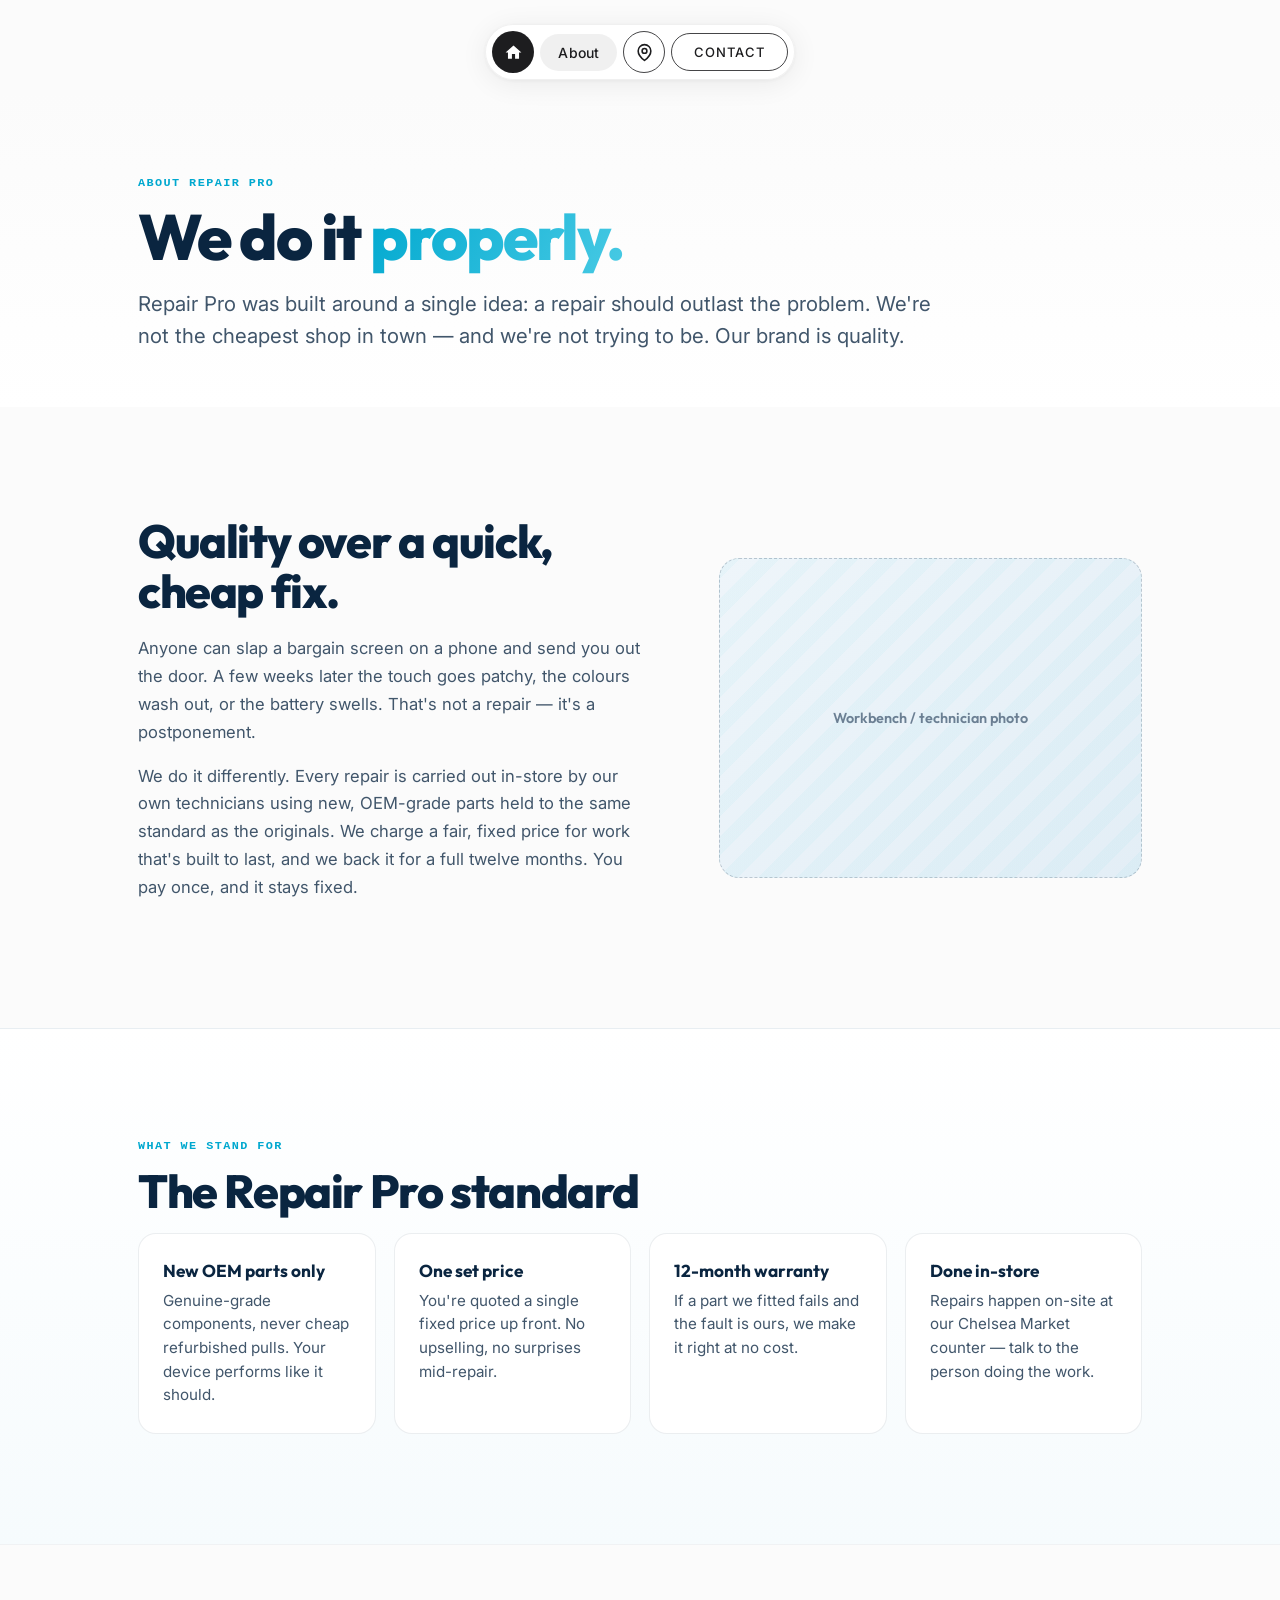
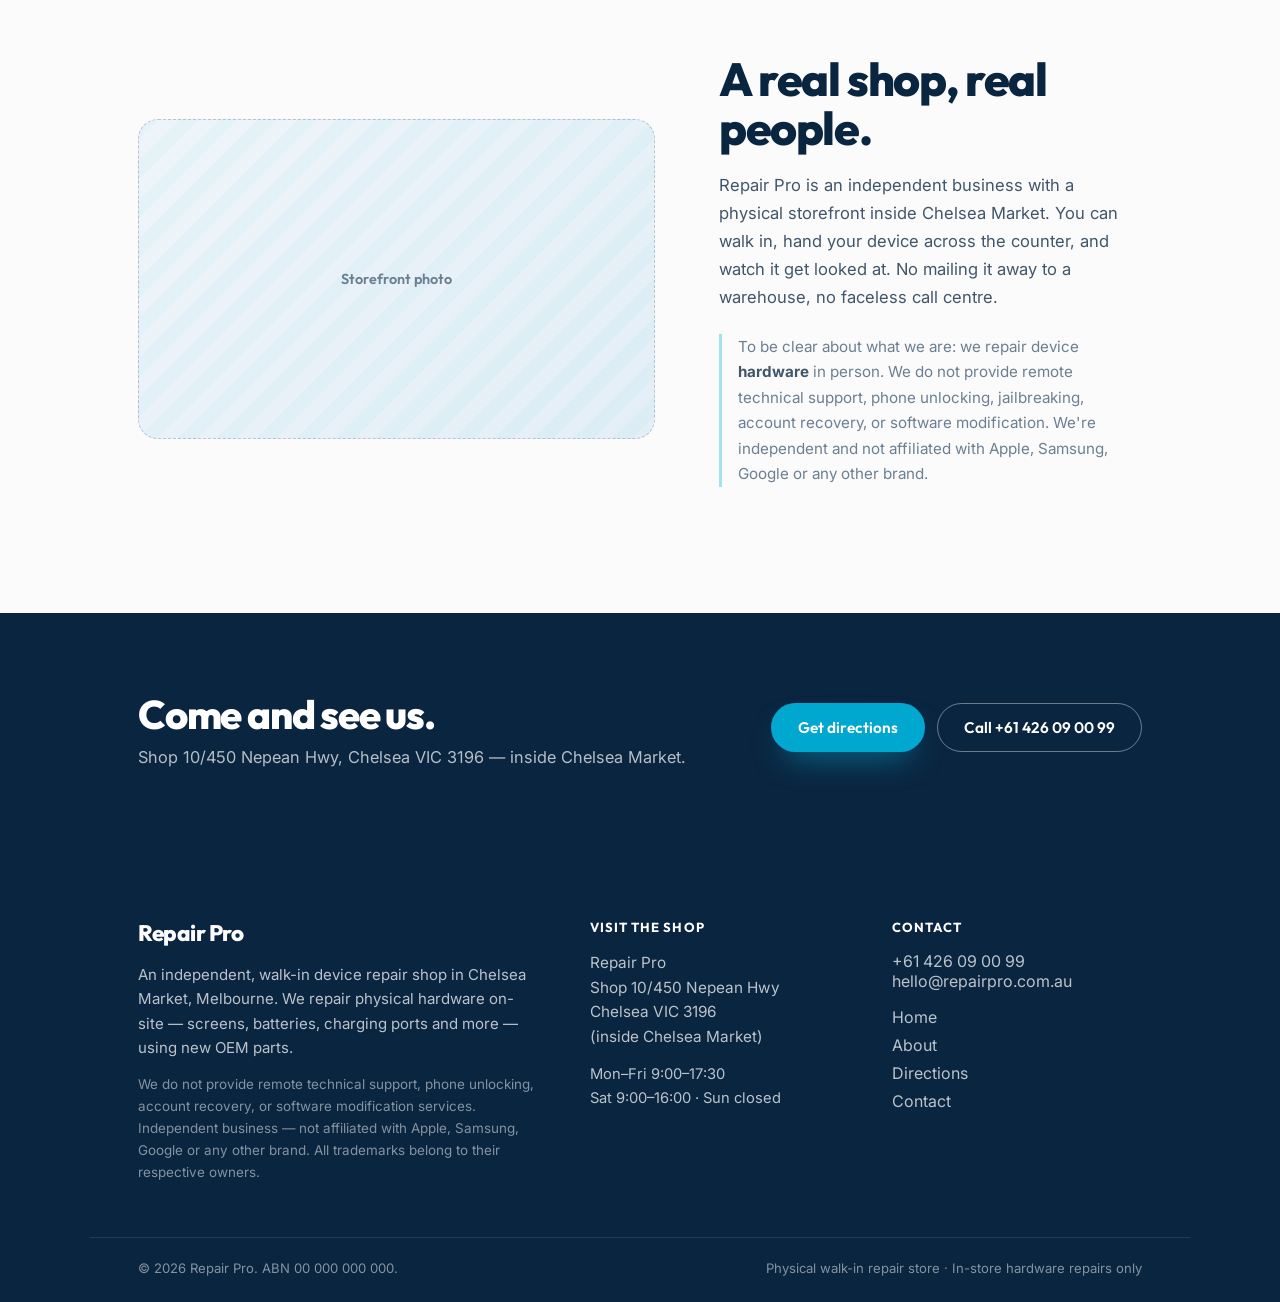
==== about.html @ 39a420a3 "feat: build out full site (home, about, directions, contact) Multi-page site engineered to pass Goog" ====
<!DOCTYPE html>
<html lang="en">
<head>
    <meta charset="UTF-8">
    <meta name="viewport" content="width=device-width, initial-scale=1.0">
    <title>About — Repair Pro | Quality device repairs in Chelsea</title>
    <meta name="description" content="Repair Pro is an independent, in-store device repair shop in Chelsea Market. Our focus is quality, lasting repairs using new OEM parts — backed by a 12-month warranty. We are not a remote tech support service.">
    <link rel="preconnect" href="https://fonts.googleapis.com">
    <link rel="preconnect" href="https://fonts.gstatic.com" crossorigin>
    <link rel="stylesheet" href="https://fonts.googleapis.com/css2?family=Outfit:wght@400;500;600;700;800&family=Inter:wght@400;500;600&display=swap">
    <link rel="stylesheet" href="styles.css">
</head>
<body class="inner">
    <header class="page-top">
        <nav class="navbar">
            <div class="nav-pill">
                <a class="nav-icon" href="index.html" aria-label="Home">
                    <svg xmlns="http://www.w3.org/2000/svg" viewBox="0 0 24 24" aria-hidden="true">
                        <path d="M10 20v-6h4v6h5v-8h3L12 3 2 12h3v8z"/>
                    </svg>
                </a>
                <a class="nav-text" href="about.html" aria-current="page">About</a>
                <a class="nav-icon nav-icon--outline" href="directions.html" aria-label="Directions">
                    <svg xmlns="http://www.w3.org/2000/svg" viewBox="0 0 24 24" fill="none" stroke="#1d1d1f" stroke-width="2" stroke-linecap="round" stroke-linejoin="round" aria-hidden="true">
                        <path d="M20 10c0 6-8 12-8 12s-8-6-8-12a8 8 0 0 1 16 0z"/>
                        <circle cx="12" cy="10" r="3"/>
                    </svg>
                </a>
                <a class="nav-contact" href="contact.html">CONTACT</a>
            </div>
        </nav>
    </header>

    <section class="page-head">
        <div class="wrap">
            <span class="eyebrow">About Repair Pro</span>
            <h1 class="page-title">We do it <span class="accent">properly.</span></h1>
            <p class="page-sub">Repair Pro was built around a single idea: a repair should outlast the problem. We're not the cheapest shop in town — and we're not trying to be. Our brand is quality.</p>
        </div>
    </section>

    <section class="section">
        <div class="wrap about-split">
            <div class="about-copy">
                <h2 class="section-h">Quality over a quick, cheap fix.</h2>
                <p>Anyone can slap a bargain screen on a phone and send you out the door. A few weeks later the touch goes patchy, the colours wash out, or the battery swells. That's not a repair — it's a postponement.</p>
                <p>We do it differently. Every repair is carried out in-store by our own technicians using new, OEM-grade parts held to the same standard as the originals. We charge a fair, fixed price for work that's built to last, and we back it for a full twelve months. You pay once, and it stays fixed.</p>
            </div>
            <div class="ph ph--tall" aria-hidden="true">Workbench / technician photo</div>
        </div>
    </section>

    <section class="section section--paper">
        <div class="wrap">
            <span class="eyebrow">What we stand for</span>
            <h2 class="section-h">The Repair Pro standard</h2>
            <div class="value-grid">
                <div class="value-card">
                    <h3>New OEM parts only</h3>
                    <p>Genuine-grade components, never cheap refurbished pulls. Your device performs like it should.</p>
                </div>
                <div class="value-card">
                    <h3>One set price</h3>
                    <p>You're quoted a single fixed price up front. No upselling, no surprises mid-repair.</p>
                </div>
                <div class="value-card">
                    <h3>12-month warranty</h3>
                    <p>If a part we fitted fails and the fault is ours, we make it right at no cost.</p>
                </div>
                <div class="value-card">
                    <h3>Done in-store</h3>
                    <p>Repairs happen on-site at our Chelsea Market counter — talk to the person doing the work.</p>
                </div>
            </div>
        </div>
    </section>

    <section class="section">
        <div class="wrap about-split about-split--reverse">
            <div class="about-copy">
                <h2 class="section-h">A real shop, real people.</h2>
                <p>Repair Pro is an independent business with a physical storefront inside Chelsea Market. You can walk in, hand your device across the counter, and watch it get looked at. No mailing it away to a warehouse, no faceless call centre.</p>
                <p class="about-disclaimer">To be clear about what we are: we repair device <strong>hardware</strong> in person. We do not provide remote technical support, phone unlocking, jailbreaking, account recovery, or software modification. We're independent and not affiliated with Apple, Samsung, Google or any other brand.</p>
            </div>
            <div class="ph ph--tall" aria-hidden="true">Storefront photo</div>
        </div>
    </section>

    <section class="cta">
        <div class="wrap cta-inner">
            <div class="cta-copy">
                <h2>Come and see us.</h2>
                <p>Shop 10/450 Nepean Hwy, Chelsea VIC 3196 — inside Chelsea Market.</p>
            </div>
            <div class="cta-actions">
                <a class="btn btn--primary" href="directions.html">Get directions</a>
                <a class="btn btn--ghost" href="tel:+61426090099">Call +61 426 09 00 99</a>
            </div>
        </div>
    </section>

    <footer class="site-footer">
        <div class="wrap footer-inner">
            <div class="footer-brand">
                <span class="footer-logo">Repair Pro</span>
                <p>An independent, walk-in device repair shop in Chelsea Market, Melbourne. We repair physical hardware on-site — screens, batteries, charging ports and more — using new OEM parts.</p>
                <p class="footer-disclaimer">We do not provide remote technical support, phone unlocking, account recovery, or software modification services. Independent business — not affiliated with Apple, Samsung, Google or any other brand. All trademarks belong to their respective owners.</p>
            </div>
            <div class="footer-col">
                <h4>Visit the shop</h4>
                <address>
                    Repair Pro<br>
                    Shop 10/450 Nepean Hwy<br>
                    Chelsea VIC 3196<br>
                    (inside Chelsea Market)
                </address>
                <p class="footer-hours">Mon–Fri&nbsp;9:00–17:30<br>Sat&nbsp;9:00–16:00 · Sun closed</p>
            </div>
            <div class="footer-col">
                <h4>Contact</h4>
                <p>
                    <a href="tel:+61426090099">+61 426 09 00 99</a><br>
                    <a href="mailto:hello@repairpro.com.au">hello@repairpro.com.au</a>
                </p>
                <nav class="footer-links">
                    <a href="index.html">Home</a>
                    <a href="about.html">About</a>
                    <a href="directions.html">Directions</a>
                    <a href="contact.html">Contact</a>
                </nav>
            </div>
        </div>
        <div class="wrap footer-base">
            <span>© 2026 Repair Pro. ABN&nbsp;00&nbsp;000&nbsp;000&nbsp;000.</span>
            <span>Physical walk-in repair store · In-store hardware repairs only</span>
        </div>
    </footer>
</body>
</html>
---- styles.css ----
:root {
  /* Palette borrowed from completedigital.org */
  --theme: #48cae4;
  --theme-deep: #00a8cf;
  --theme-soft: #ade8f4;
  --navy: #0a2540;
  --navy-soft: #41566b;
  --ink-faint: #6b7f93;
  --paper: #f6fbfd;
}

*, *::before, *::after {
  box-sizing: border-box;
  margin: 0;
  padding: 0;
}

html {
  scroll-behavior: smooth;
}

body {
  font-family: "Inter", -apple-system, BlinkMacSystemFont, "SF Pro Display", "Helvetica Neue", Arial, sans-serif;
  -webkit-font-smoothing: antialiased;
  -moz-osx-font-smoothing: grayscale;
  background: #fbfbfb;
  color: #1d1d1f;
}

/* ===================== HERO ===================== */
/* Sizes to its content (no forced 100svh) so there is no letterbox gap
   above or below the image. The image is capped by the available height
   so it stays "as big as fits lengthwise" without overflowing the fold. */
.hero {
  display: flex;
  flex-direction: column;
  align-items: center;
  background: #fbfbfb;
  padding: 18px 16px 6px;
}

.navbar {
  width: 100%;
  display: flex;
  justify-content: center;
  margin-bottom: 10px;
  position: relative;
  z-index: 10;
  flex-shrink: 0;
}

.nav-pill {
  display: inline-flex;
  align-items: center;
  gap: 6px;
  background: rgba(255, 255, 255, 0.9);
  backdrop-filter: blur(28px) saturate(180%);
  -webkit-backdrop-filter: blur(28px) saturate(180%);
  border-radius: 100px;
  padding: 6px;
  box-shadow:
    0 4px 28px rgba(0, 0, 0, 0.07),
    0 1px 4px rgba(0, 0, 0, 0.05),
    inset 0 1px 0 rgba(255, 255, 255, 0.95);
  border: 1px solid rgba(0, 0, 0, 0.06);
}

.nav-icon {
  width: 42px;
  height: 42px;
  border-radius: 50%;
  background: #1d1d1f;
  border: none;
  cursor: pointer;
  display: flex;
  align-items: center;
  justify-content: center;
  flex-shrink: 0;
  transition: opacity 0.18s ease, transform 0.14s ease;
}

.nav-icon:hover { opacity: 0.82; }
.nav-icon:active { transform: scale(0.93); opacity: 0.7; }

.nav-icon svg {
  width: 19px;
  height: 19px;
  fill: #ffffff;
}

.nav-icon--outline {
  background: transparent;
  border: 1.5px solid rgba(29, 29, 31, 0.82);
}
.nav-icon--outline:hover { background: rgba(0, 0, 0, 0.05); opacity: 1; }
.nav-icon--outline svg { fill: none; }

.nav-text {
  padding: 10px 18px;
  border-radius: 100px;
  border: none;
  background: transparent;
  font-family: inherit;
  font-size: 14px;
  font-weight: 500;
  letter-spacing: 0.01em;
  color: #1d1d1f;
  cursor: pointer;
  transition: background 0.2s ease;
}
.nav-text:hover { background: rgba(0, 0, 0, 0.05); }
.nav-text:active { background: rgba(0, 0, 0, 0.09); }

.nav-contact {
  padding: 10px 22px;
  border-radius: 100px;
  border: 1.5px solid rgba(29, 29, 31, 0.82);
  background: transparent;
  font-family: inherit;
  font-size: 13px;
  font-weight: 500;
  letter-spacing: 0.07em;
  color: #1d1d1f;
  cursor: pointer;
  transition: background 0.22s ease, color 0.22s ease, border-color 0.22s ease;
}
.nav-contact:hover { background: #1d1d1f; color: #ffffff; border-color: #1d1d1f; }
.nav-contact:active { opacity: 0.82; }

.hero-image-wrap {
  width: 100%;
  display: flex;
  justify-content: center;
  /* Width is capped two ways: never wider than 94vw, and never so wide
     that its height (width / aspect-ratio) exceeds the space left under
     the nav. 1.5268 = 1168/765, the image's aspect ratio. */
  max-width: min(94vw, calc((100svh - 108px) * 1.5268));
  margin: 0 auto;
}

.hero-image {
  width: 100%;
  height: auto;
  display: block;
  /* The grey backdrop is knocked out at source via Cloudinary's
     e_make_transparent, so the image already sits on true transparency.
     The only hard edge left is the wrist where it's clipped by the left
     frame, so we feather just that edge to fade it into the page. */
  -webkit-mask-image: linear-gradient(to right, transparent 0, #000 8%, #000 100%);
  mask-image: linear-gradient(to right, transparent 0, #000 8%, #000 100%);
}

/* ============= PINNED HORIZONTAL SCROLL ============= */
.scroller {
  position: relative;
}

/* Tall spacer — its scroll length is converted into sideways travel by JS.
   Height is set in script.js: 100vh + tileWidth * (panels - 1). */
.scroller-track {
  position: relative;
}

.scroller-pin {
  position: sticky;
  top: 0;
  height: 100svh;
  overflow: hidden;
}

.scroller-rail {
  display: flex;
  height: 100svh;
  will-change: transform;
}

.panel {
  flex: 0 0 100vw;
  height: 100svh;
  display: flex;
  align-items: center;
  justify-content: center;
  padding: 96px clamp(24px, 8vw, 100px) 64px;
  background: linear-gradient(180deg, #ffffff 0%, var(--paper) 100%);
}

.panel-inner {
  max-width: 1100px;
  width: 100%;
  display: flex;
  align-items: center;
  gap: clamp(32px, 6vw, 80px);
}

.panel-copy { flex: 1; min-width: 0; }

.panel-num {
  display: block;
  font-family: ui-monospace, "SF Mono", "Cascadia Code", Menlo, Consolas, monospace;
  font-size: 0.77rem;
  font-weight: 600;
  letter-spacing: 0.1em;
  color: var(--theme-deep);
  margin-bottom: 14px;
  text-transform: uppercase;
}

.panel-h {
  font-family: "Outfit", sans-serif;
  font-weight: 800;
  font-size: clamp(2rem, 5.5vw, 3.5rem);
  line-height: 1.04;
  letter-spacing: -0.03em;
  color: var(--navy);
  margin-bottom: 12px;
}

.accent {
  position: relative;
  color: var(--theme-deep);
  background: linear-gradient(120deg, var(--theme-deep), var(--theme));
  -webkit-background-clip: text;
  background-clip: text;
  -webkit-text-fill-color: transparent;
}

.panel-sub {
  font-size: clamp(1rem, 1.5vw, 1.15rem);
  font-weight: 600;
  color: var(--navy-soft);
  margin-bottom: 18px;
  max-width: 32em;
}

.panel-p {
  font-size: clamp(1rem, 1.35vw, 1.08rem);
  line-height: 1.65;
  color: var(--navy-soft);
  max-width: 32em;
}

.panel-btn {
  margin-top: 26px;
  display: inline-flex;
  align-items: center;
  gap: 9px;
  text-decoration: none;
  padding: 13px 24px;
  border-radius: 100px;
  border: none;
  background: var(--navy);
  color: #ffffff;
  font-family: "Outfit", sans-serif;
  font-size: 0.95rem;
  font-weight: 600;
  cursor: pointer;
  box-shadow: 0 14px 30px -12px rgba(10, 37, 64, 0.5);
  transition: transform 0.2s ease, background 0.2s ease, box-shadow 0.2s ease;
}
.panel-btn svg { width: 17px; height: 17px; }
.panel-btn:hover {
  transform: translateY(-2px);
  background: var(--theme-deep);
  box-shadow: 0 18px 34px -12px rgba(0, 168, 207, 0.6);
}
.panel-btn:active { transform: translateY(0); }

.panel-diagram {
  flex: 0 0 clamp(150px, 28%, 250px);
  color: var(--navy);
  opacity: 0.72;
}
.panel-diagram svg { width: 100%; height: auto; display: block; }

.scroller-dots {
  position: absolute;
  bottom: 26px;
  left: 50%;
  transform: translateX(-50%);
  display: flex;
  gap: 8px;
  z-index: 10;
  pointer-events: none;
}
.scroller-dot {
  width: 6px;
  height: 6px;
  border-radius: 50%;
  background: rgba(10, 37, 64, 0.15);
  transition: background 0.3s, transform 0.3s;
}
.scroller-dot.active {
  background: var(--theme-deep);
  transform: scale(1.5);
}

/* ===================== RESPONSIVE ===================== */
@media (min-width: 768px) {
  .hero { padding: 24px 24px 8px; }
  .navbar { margin-bottom: 12px; }
}

/* Full-bleed image on mobile (soft feathered edges keep it from touching). */
@media (max-width: 767px) {
  .hero { padding: 16px 0 4px; }
  .navbar { padding: 0 16px; }
  .hero-image-wrap { max-width: 100%; }
}

@media (max-width: 900px) {
  /* Keep the pinned sideways scroll on mobile; stack copy above the diagram.
     Top-align the content (rather than centering it in the tall panel) so the
     first panel flows right under the short hero instead of leaving a big
     empty band above "Set price". */
  .panel {
    align-items: flex-start;
    padding: 72px 24px 56px;
  }
  .panel-inner {
    flex-direction: column;
    align-items: flex-start;
    justify-content: flex-start;
    gap: 18px;
    max-width: 100%;
  }
  .panel-diagram {
    flex: 0 0 auto;
    width: min(150px, 40vw);
    align-self: center;
  }
}

@media (max-width: 560px) {
  .panel-h { font-size: clamp(1.7rem, 8vw, 2.3rem); }
  .panel-p { font-size: 0.98rem; line-height: 1.58; }
  .panel-diagram { width: min(132px, 36vw); }
}

@media (prefers-reduced-motion: reduce) {
  html { scroll-behavior: auto; }
}

/* =====================================================================
   SHARED COMPONENTS  (nav links, sections, footer, pages)
   ===================================================================== */

/* Nav items are now links — keep them looking like the old buttons. */
a.nav-icon, a.nav-text, a.nav-contact { text-decoration: none; }
a.nav-text { display: inline-flex; align-items: center; }

/* Active page indicator */
.nav-text[aria-current="page"] { background: rgba(0, 0, 0, 0.06); }
.nav-contact[aria-current="page"] { background: #1d1d1f; color: #fff; border-color: #1d1d1f; }
.nav-icon[aria-current="page"] { box-shadow: 0 0 0 3px rgba(72, 202, 228, 0.45); }
.nav-icon--outline[aria-current="page"] { background: rgba(72, 202, 228, 0.14); border-color: var(--theme-deep); }

/* Layout wrapper */
.wrap {
  width: 100%;
  max-width: 1100px;
  margin: 0 auto;
  padding: 0 clamp(20px, 5vw, 48px);
}

/* Generic content section */
.section {
  padding: clamp(56px, 9vw, 110px) 0;
  background: #fbfbfb;
}
.section--paper {
  background: linear-gradient(180deg, #ffffff 0%, var(--paper) 100%);
  border-top: 1px solid rgba(10, 37, 64, 0.06);
  border-bottom: 1px solid rgba(10, 37, 64, 0.06);
}
.section--tight { padding: clamp(28px, 5vw, 56px) 0; }

.eyebrow {
  display: block;
  font-family: ui-monospace, "SF Mono", Menlo, Consolas, monospace;
  font-size: 0.74rem;
  font-weight: 600;
  letter-spacing: 0.12em;
  text-transform: uppercase;
  color: var(--theme-deep);
  margin-bottom: 14px;
}

.section-h {
  font-family: "Outfit", sans-serif;
  font-weight: 800;
  font-size: clamp(1.8rem, 4.4vw, 2.9rem);
  line-height: 1.07;
  letter-spacing: -0.03em;
  color: var(--navy);
  margin-bottom: 16px;
}

.section-lead {
  font-size: clamp(1rem, 1.5vw, 1.15rem);
  line-height: 1.6;
  color: var(--navy-soft);
  max-width: 46em;
  margin-bottom: 40px;
}

.section-note {
  margin-top: 36px;
  font-size: 0.92rem;
  line-height: 1.6;
  color: var(--ink-faint);
  max-width: 52em;
}
.section-note strong { color: var(--navy-soft); }

/* ---------- Device grid (home) ---------- */
.device-grid {
  display: grid;
  grid-template-columns: repeat(auto-fit, minmax(220px, 1fr));
  gap: 18px;
}
.device-card {
  background: #fff;
  border: 1px solid rgba(10, 37, 64, 0.08);
  border-radius: 20px;
  padding: 26px 24px;
  box-shadow: 0 10px 30px -18px rgba(10, 37, 64, 0.28);
  transition: transform 0.2s ease, box-shadow 0.2s ease;
}
.device-card:hover {
  transform: translateY(-4px);
  box-shadow: 0 22px 44px -22px rgba(10, 37, 64, 0.38);
}
.device-icon {
  width: 46px;
  height: 46px;
  border-radius: 13px;
  display: flex;
  align-items: center;
  justify-content: center;
  background: rgba(72, 202, 228, 0.12);
  color: var(--theme-deep);
  margin-bottom: 16px;
}
.device-icon svg { width: 24px; height: 24px; }
.device-card h3 {
  font-family: "Outfit", sans-serif;
  font-size: 1.1rem;
  font-weight: 700;
  color: var(--navy);
  margin-bottom: 7px;
}
.device-card p {
  font-size: 0.94rem;
  line-height: 1.55;
  color: var(--navy-soft);
}

/* ---------- Steps (how it works) ---------- */
.steps {
  list-style: none;
  display: grid;
  grid-template-columns: repeat(auto-fit, minmax(230px, 1fr));
  gap: 22px;
  counter-reset: step;
}
.step {
  position: relative;
  padding-top: 8px;
}
.step-num {
  display: flex;
  align-items: center;
  justify-content: center;
  width: 42px;
  height: 42px;
  border-radius: 50%;
  background: var(--navy);
  color: #fff;
  font-family: "Outfit", sans-serif;
  font-weight: 700;
  font-size: 1.05rem;
  margin-bottom: 16px;
}
.step h3 {
  font-family: "Outfit", sans-serif;
  font-size: 1.12rem;
  font-weight: 700;
  color: var(--navy);
  margin-bottom: 7px;
}
.step p {
  font-size: 0.96rem;
  line-height: 1.58;
  color: var(--navy-soft);
}

/* ---------- CTA band ---------- */
.cta {
  background: var(--navy);
  padding: clamp(44px, 7vw, 76px) 0;
}
.cta-inner {
  display: flex;
  align-items: center;
  justify-content: space-between;
  gap: 28px;
  flex-wrap: wrap;
}
.cta-copy h2 {
  font-family: "Outfit", sans-serif;
  font-weight: 800;
  font-size: clamp(1.7rem, 3.6vw, 2.5rem);
  letter-spacing: -0.03em;
  color: #fff;
  margin-bottom: 8px;
}
.cta-copy p { color: rgba(255, 255, 255, 0.7); font-size: 1.02rem; }
.cta-actions { display: flex; gap: 12px; flex-wrap: wrap; }

/* ---------- Buttons ---------- */
.btn {
  display: inline-flex;
  align-items: center;
  justify-content: center;
  gap: 9px;
  padding: 14px 26px;
  border-radius: 100px;
  font-family: "Outfit", sans-serif;
  font-size: 0.96rem;
  font-weight: 600;
  text-decoration: none;
  cursor: pointer;
  border: 1.5px solid transparent;
  transition: transform 0.2s ease, background 0.2s ease, color 0.2s ease, border-color 0.2s ease, box-shadow 0.2s ease;
}
.btn--primary {
  background: var(--theme-deep);
  color: #fff;
  box-shadow: 0 16px 32px -14px rgba(0, 168, 207, 0.7);
}
.btn--primary:hover { transform: translateY(-2px); background: #0bb8dd; }
.btn--ghost {
  background: transparent;
  color: #fff;
  border-color: rgba(255, 255, 255, 0.4);
}
.btn--ghost:hover { border-color: #fff; background: rgba(255, 255, 255, 0.08); }
.btn--block { width: 100%; }

/* On light backgrounds the ghost button needs dark ink */
.section .btn--ghost, .page-head .btn--ghost, .map-card .btn--ghost {
  color: var(--navy);
  border-color: rgba(10, 37, 64, 0.25);
}
.section .btn--ghost:hover, .page-head .btn--ghost:hover, .map-card .btn--ghost:hover {
  border-color: var(--navy);
  background: rgba(10, 37, 64, 0.04);
}

/* ---------- Image placeholders (for the user to fill) ---------- */
.ph {
  display: flex;
  align-items: center;
  justify-content: center;
  text-align: center;
  background:
    repeating-linear-gradient(135deg, rgba(72,202,228,0.05) 0 14px, transparent 14px 28px),
    linear-gradient(135deg, #eef5fa, #e3eef6);
  border: 1.5px dashed rgba(10, 37, 64, 0.22);
  border-radius: 20px;
  color: var(--ink-faint);
  font-family: "Outfit", sans-serif;
  font-size: 0.9rem;
  font-weight: 600;
  padding: 24px;
  min-height: 200px;
}
.ph--tall { min-height: 320px; }

/* =====================================================================
   INNER PAGES
   ===================================================================== */
.inner { background: #fbfbfb; }

.page-top {
  padding: 18px 16px 0;
  background: #fbfbfb;
}
@media (min-width: 768px) {
  .page-top { padding: 24px 24px 0; }
}

.page-head {
  padding: clamp(40px, 7vw, 84px) 0 clamp(34px, 5vw, 56px);
  background: linear-gradient(180deg, #fbfbfb 0%, #ffffff 100%);
}
.page-head--center { text-align: center; }
.page-head--center .page-sub { margin-left: auto; margin-right: auto; }

.page-title {
  font-family: "Outfit", sans-serif;
  font-weight: 800;
  font-size: clamp(2.3rem, 7vw, 4rem);
  line-height: 1.03;
  letter-spacing: -0.035em;
  color: var(--navy);
  margin-bottom: 18px;
}
.page-sub {
  font-size: clamp(1.05rem, 1.7vw, 1.28rem);
  line-height: 1.55;
  color: var(--navy-soft);
  max-width: 40em;
}

.contact-quick {
  display: flex;
  gap: 12px;
  flex-wrap: wrap;
  justify-content: center;
  margin-top: 32px;
}

/* ---------- About ---------- */
.about-split {
  display: grid;
  grid-template-columns: 1.1fr 0.9fr;
  gap: clamp(32px, 5vw, 64px);
  align-items: center;
}
.about-split--reverse .about-copy { order: 2; }
.about-copy p {
  font-size: 1.04rem;
  line-height: 1.68;
  color: var(--navy-soft);
  margin-bottom: 16px;
  max-width: 36em;
}
.about-copy .section-h { margin-bottom: 18px; }
.about-disclaimer {
  font-size: 0.95rem !important;
  color: var(--ink-faint) !important;
  border-left: 3px solid rgba(72, 202, 228, 0.5);
  padding-left: 16px;
  margin-top: 22px;
}
.about-disclaimer strong { color: var(--navy-soft); }

.value-grid {
  display: grid;
  grid-template-columns: repeat(auto-fit, minmax(230px, 1fr));
  gap: 18px;
}
.value-card {
  background: #fff;
  border: 1px solid rgba(10, 37, 64, 0.08);
  border-radius: 18px;
  padding: 26px 24px;
}
.value-card h3 {
  font-family: "Outfit", sans-serif;
  font-size: 1.08rem;
  font-weight: 700;
  color: var(--navy);
  margin-bottom: 8px;
}
.value-card p { font-size: 0.95rem; line-height: 1.55; color: var(--navy-soft); }

/* ---------- Directions: map ---------- */
.map-layout {
  display: grid;
  grid-template-columns: 1.55fr 1fr;
  gap: 24px;
  align-items: stretch;
}
.map-frame {
  border-radius: 22px;
  overflow: hidden;
  min-height: 420px;
  box-shadow: 0 24px 50px -26px rgba(10, 37, 64, 0.4);
  border: 1px solid rgba(10, 37, 64, 0.08);
}
.map-frame iframe { width: 100%; height: 100%; min-height: 420px; border: 0; display: block; }

.map-card {
  background: #fff;
  border: 1px solid rgba(10, 37, 64, 0.08);
  border-radius: 22px;
  padding: 30px 28px;
  box-shadow: 0 24px 50px -30px rgba(10, 37, 64, 0.35);
}
.map-card h2 {
  font-family: "Outfit", sans-serif;
  font-weight: 800;
  font-size: 1.5rem;
  color: var(--navy);
  margin-bottom: 10px;
}
.map-card address {
  font-style: normal;
  font-size: 1.02rem;
  line-height: 1.55;
  color: var(--navy-soft);
  margin-bottom: 22px;
}
.map-card .muted { color: var(--ink-faint); font-size: 0.92rem; }
.map-meta { margin-bottom: 20px; }
.map-meta h3 {
  font-family: "Outfit", sans-serif;
  font-size: 0.95rem;
  font-weight: 700;
  color: var(--navy);
  margin-bottom: 10px;
}
.map-meta p { line-height: 1.55; }
.hours { list-style: none; }
.hours li {
  display: flex;
  justify-content: space-between;
  font-size: 0.96rem;
  color: var(--navy-soft);
  padding: 5px 0;
  border-bottom: 1px solid rgba(10, 37, 64, 0.06);
}
.hours li:last-child { border-bottom: none; }
.map-card .btn { margin-top: 10px; }

/* ---------- Directions: nearby ---------- */
.nearby-grid {
  display: grid;
  grid-template-columns: repeat(auto-fit, minmax(200px, 1fr));
  gap: 18px;
}
.nearby-card {
  background: #fff;
  border: 1px solid rgba(10, 37, 64, 0.08);
  border-radius: 18px;
  padding: 24px 22px;
  text-align: left;
}
.nearby-icon {
  width: 48px;
  height: 48px;
  border-radius: 14px;
  display: flex;
  align-items: center;
  justify-content: center;
  background: rgba(72, 202, 228, 0.12);
  color: var(--theme-deep);
  margin-bottom: 15px;
}
.nearby-icon svg { width: 26px; height: 26px; }
.nearby-card h3 {
  font-family: "Outfit", sans-serif;
  font-size: 1.05rem;
  font-weight: 700;
  color: var(--navy);
  margin-bottom: 2px;
}
.nearby-time {
  display: inline-block;
  font-size: 0.8rem;
  font-weight: 600;
  color: var(--theme-deep);
  background: rgba(72, 202, 228, 0.12);
  padding: 3px 10px;
  border-radius: 100px;
  margin-bottom: 10px;
}
.nearby-card p { font-size: 0.92rem; line-height: 1.5; color: var(--navy-soft); }

/* =====================================================================
   FOOTER
   ===================================================================== */
.site-footer {
  background: var(--navy);
  color: rgba(255, 255, 255, 0.72);
}
.footer-inner {
  display: grid;
  grid-template-columns: 1.6fr 1fr 1fr;
  gap: clamp(28px, 4vw, 56px);
  padding-top: clamp(48px, 7vw, 76px);
  padding-bottom: 40px;
}
.footer-logo {
  display: block;
  font-family: "Outfit", sans-serif;
  font-weight: 800;
  font-size: 1.4rem;
  letter-spacing: -0.02em;
  color: #fff;
  margin-bottom: 16px;
}
.footer-brand p {
  font-size: 0.94rem;
  line-height: 1.62;
  margin-bottom: 14px;
  max-width: 42em;
}
.footer-disclaimer {
  font-size: 0.84rem !important;
  color: rgba(255, 255, 255, 0.5) !important;
}
.footer-col h4 {
  font-family: "Outfit", sans-serif;
  font-size: 0.82rem;
  font-weight: 700;
  letter-spacing: 0.08em;
  text-transform: uppercase;
  color: #fff;
  margin-bottom: 16px;
}
.footer-col address {
  font-style: normal;
  font-size: 0.96rem;
  line-height: 1.6;
  margin-bottom: 14px;
}
.footer-hours { font-size: 0.92rem; line-height: 1.6; }
.footer-col a { color: rgba(255, 255, 255, 0.72); text-decoration: none; transition: color 0.18s ease; }
.footer-col a:hover { color: var(--theme); }
.footer-links { display: flex; flex-direction: column; gap: 8px; margin-top: 16px; }
.footer-base {
  display: flex;
  justify-content: space-between;
  gap: 12px;
  flex-wrap: wrap;
  padding-top: 22px;
  padding-bottom: 26px;
  border-top: 1px solid rgba(255, 255, 255, 0.1);
  font-size: 0.82rem;
  color: rgba(255, 255, 255, 0.5);
}

/* =====================================================================
   RESPONSIVE  (shared/pages)
   ===================================================================== */
@media (max-width: 860px) {
  .about-split { grid-template-columns: 1fr; }
  .about-split--reverse .about-copy { order: 0; }
  .map-layout { grid-template-columns: 1fr; }
  .footer-inner { grid-template-columns: 1fr 1fr; }
  .footer-brand { grid-column: 1 / -1; }
}

@media (max-width: 560px) {
  .cta-inner { flex-direction: column; align-items: flex-start; }
  .footer-inner { grid-template-columns: 1fr; }
  .footer-base { flex-direction: column; gap: 6px; }
  .contact-quick { justify-content: flex-start; }
}
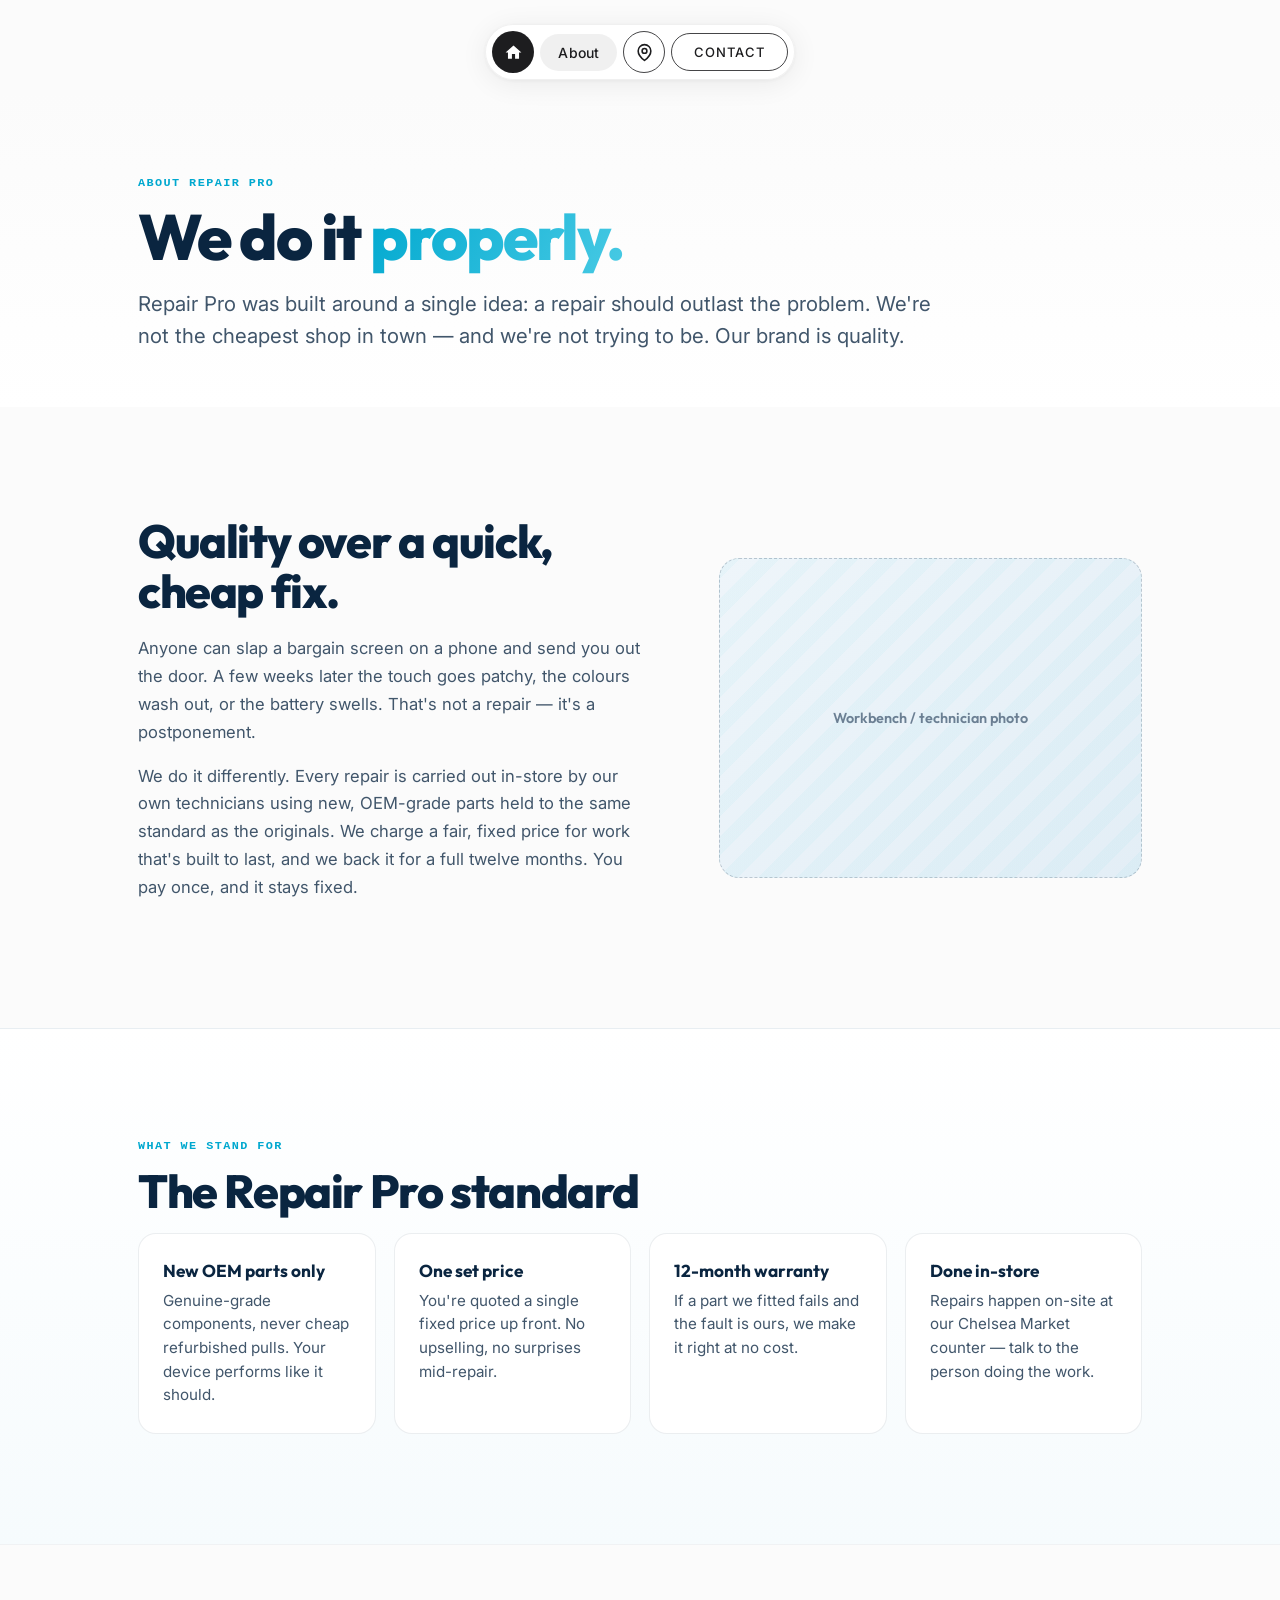
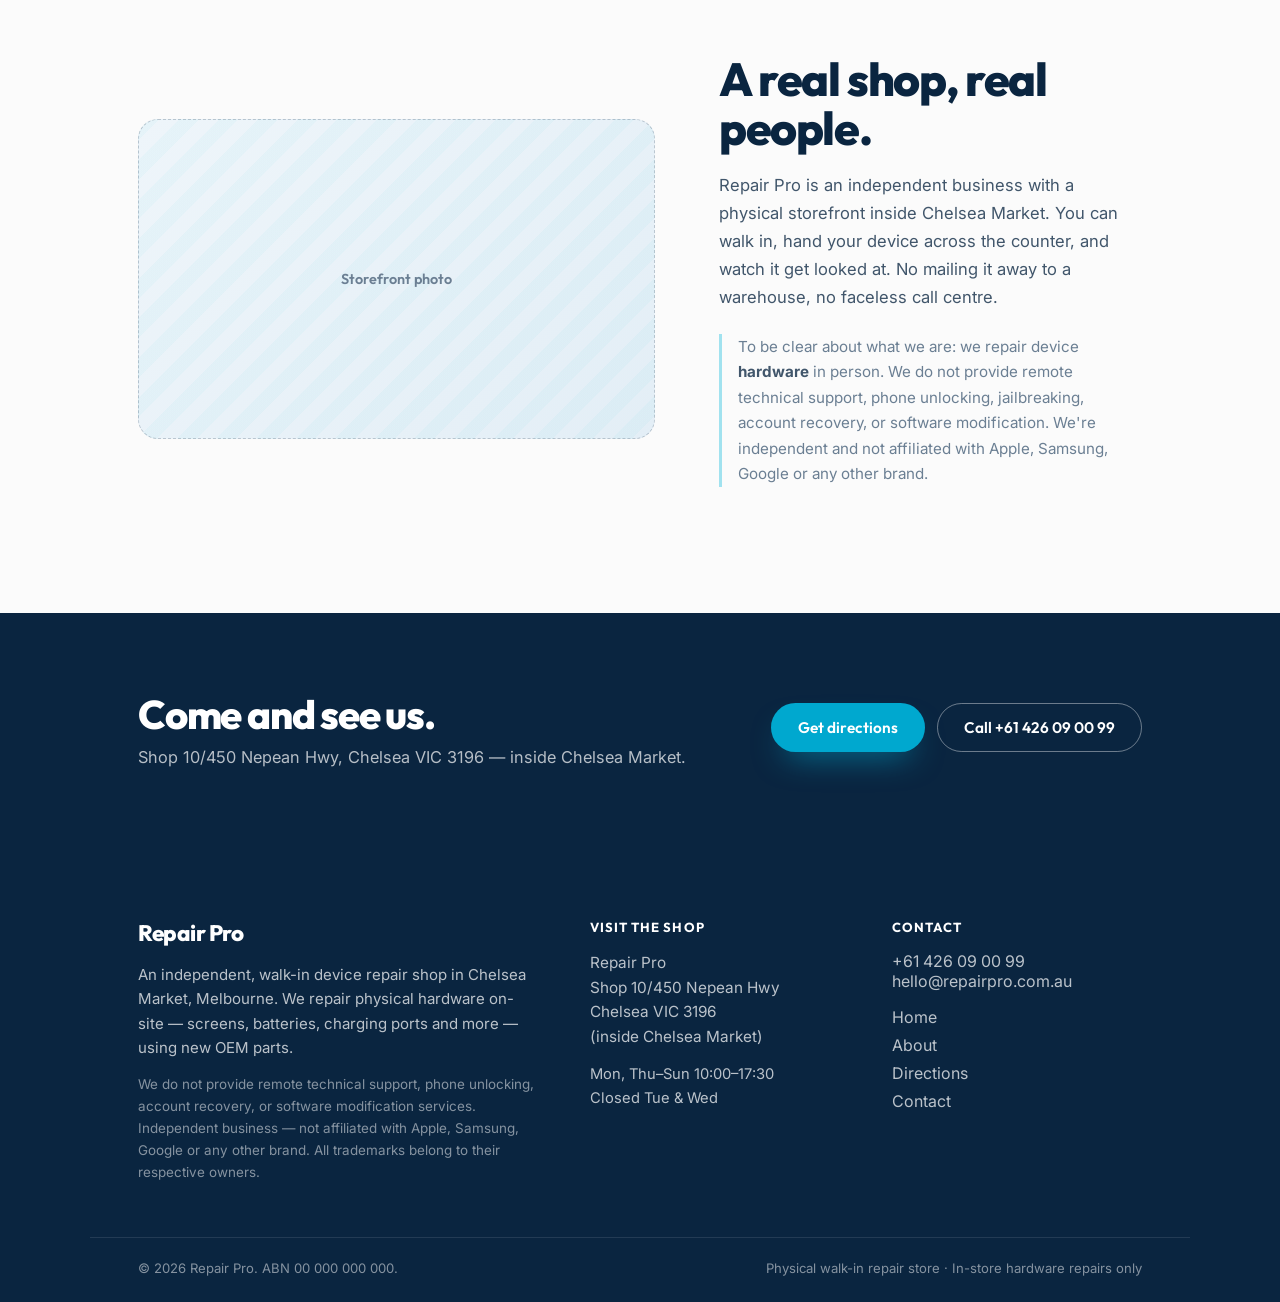
==== commit 11bb89e7: "fix: real opening hours — 10:00–17:30 daily, closed Tue & Wed Co-Authored-By: Claude Opus 4.8 <norep" ====
--- a/about.html
+++ b/about.html
@@ -114,7 +114,7 @@
                     Chelsea VIC 3196<br>
                     (inside Chelsea Market)
                 </address>
-                <p class="footer-hours">Mon–Fri&nbsp;9:00–17:30<br>Sat&nbsp;9:00–16:00 · Sun closed</p>
+                <p class="footer-hours">Mon, Thu–Sun&nbsp;10:00–17:30<br>Closed Tue &amp; Wed</p>
             </div>
             <div class="footer-col">
                 <h4>Contact</h4>
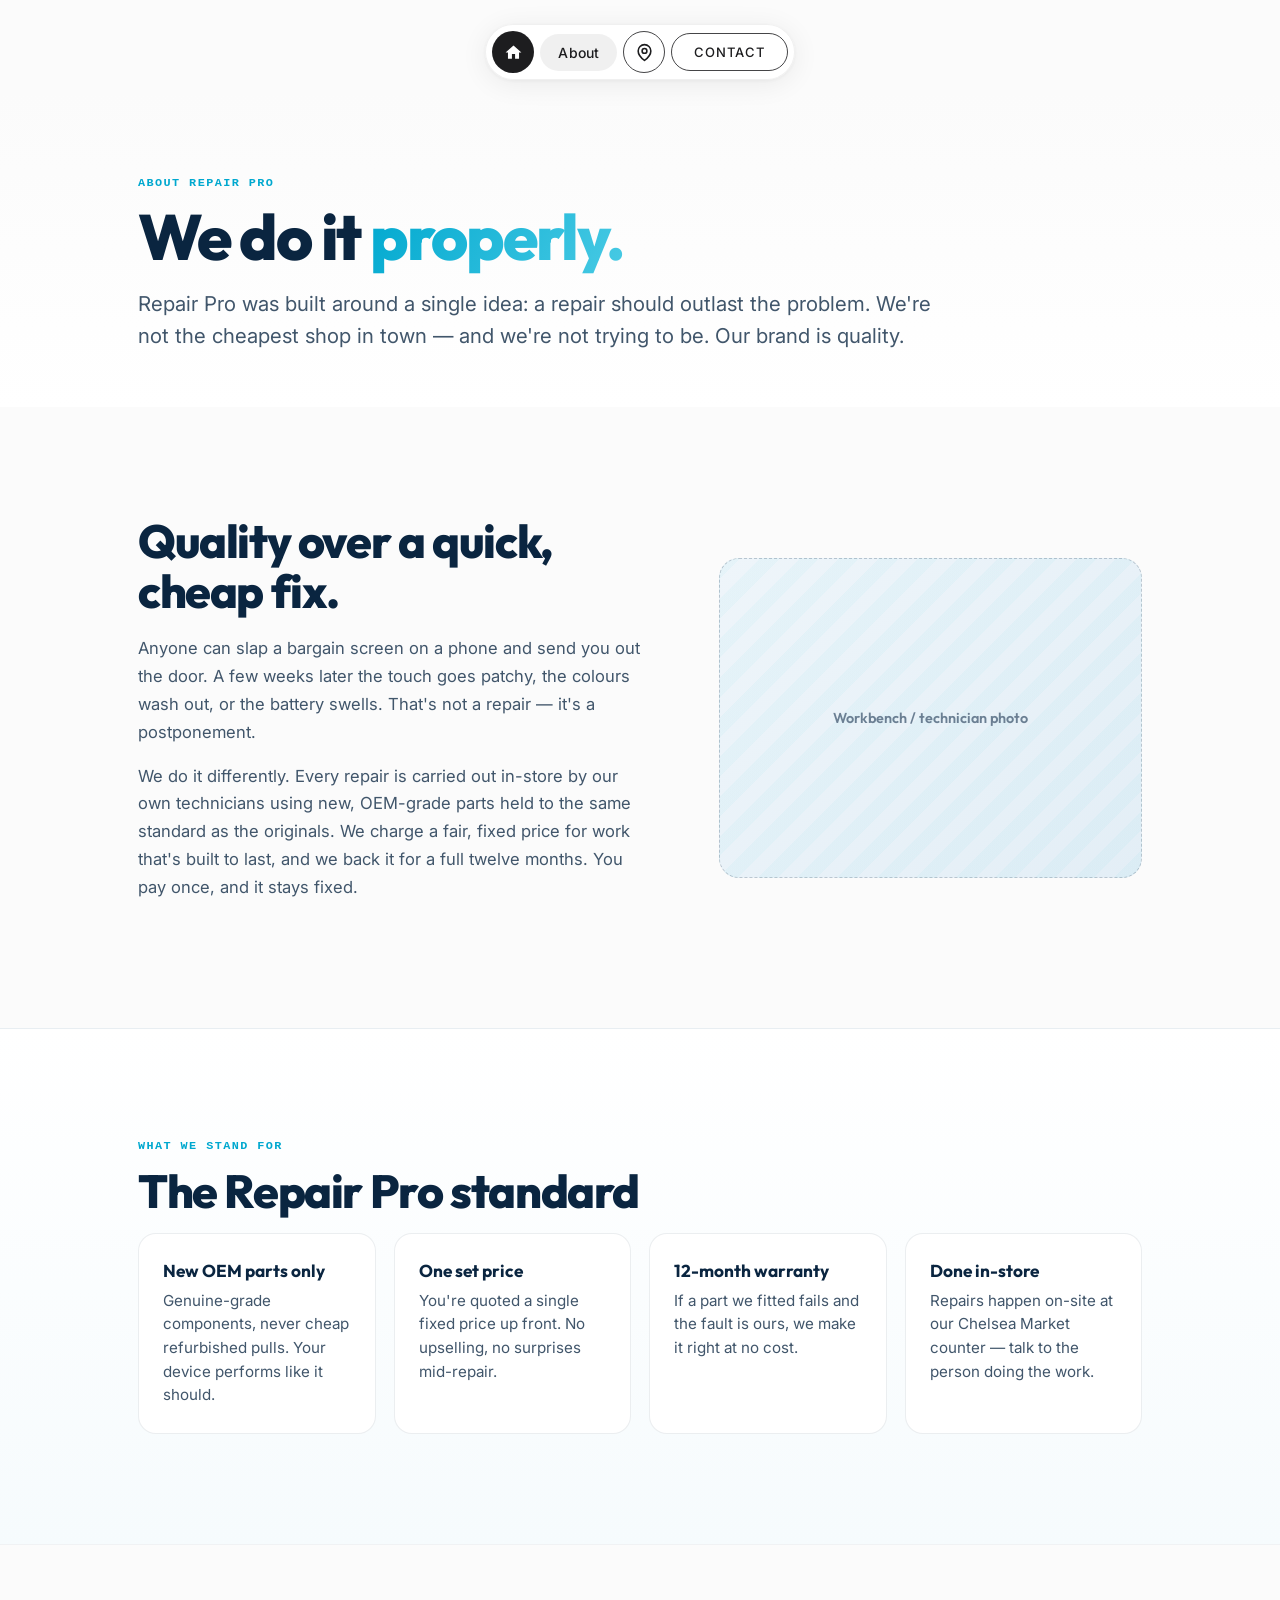
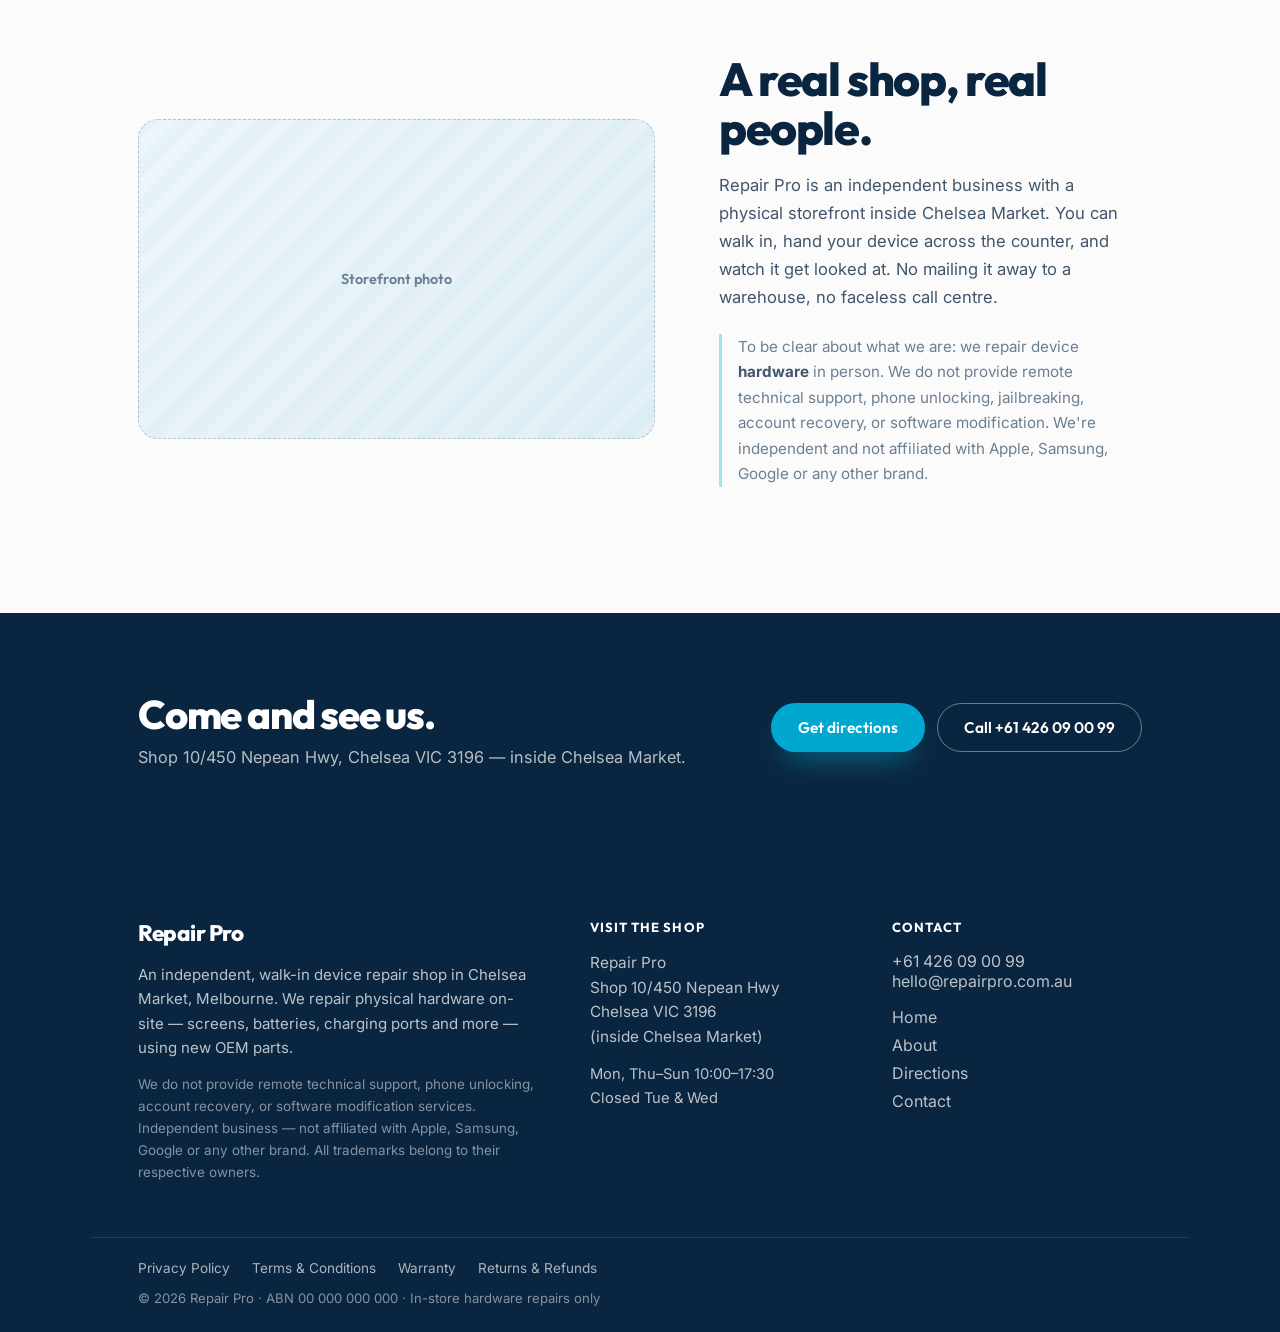
==== commit 32e8d1cd: "feat: add legal pages (privacy, terms, warranty, returns) for Ads compliance Adds the legal/trust pa" ====
--- a/about.html
+++ b/about.html
@@ -131,8 +131,13 @@
             </div>
         </div>
         <div class="wrap footer-base">
-            <span>© 2026 Repair Pro. ABN&nbsp;00&nbsp;000&nbsp;000&nbsp;000.</span>
-            <span>Physical walk-in repair store · In-store hardware repairs only</span>
+            <nav class="footer-legal" aria-label="Legal">
+                <a href="privacy.html">Privacy Policy</a>
+                <a href="terms.html">Terms &amp; Conditions</a>
+                <a href="warranty.html">Warranty</a>
+                <a href="refunds.html">Returns &amp; Refunds</a>
+            </nav>
+            <span>© 2026 Repair Pro · ABN&nbsp;00&nbsp;000&nbsp;000&nbsp;000 · In-store hardware repairs only</span>
         </div>
     </footer>
 </body>
--- a/styles.css
+++ b/styles.css
@@ -823,14 +823,110 @@
 .footer-links { display: flex; flex-direction: column; gap: 8px; margin-top: 16px; }
 .footer-base {
   display: flex;
-  justify-content: space-between;
-  gap: 12px;
-  flex-wrap: wrap;
+  flex-direction: column;
+  gap: 14px;
   padding-top: 22px;
   padding-bottom: 26px;
   border-top: 1px solid rgba(255, 255, 255, 0.1);
   font-size: 0.82rem;
   color: rgba(255, 255, 255, 0.5);
+}
+.footer-legal {
+  display: flex;
+  flex-wrap: wrap;
+  gap: 8px 22px;
+}
+.footer-legal a {
+  color: rgba(255, 255, 255, 0.66);
+  text-decoration: none;
+  font-size: 0.85rem;
+  transition: color 0.18s ease;
+}
+.footer-legal a:hover { color: var(--theme); }
+
+/* =====================================================================
+   LEGAL / POLICY PAGES
+   ===================================================================== */
+.legal {
+  max-width: 800px;
+}
+.legal > p:first-child { margin-top: 0; }
+.legal h2 {
+  font-family: "Outfit", sans-serif;
+  font-size: clamp(1.25rem, 2.4vw, 1.6rem);
+  font-weight: 700;
+  letter-spacing: -0.02em;
+  color: var(--navy);
+  margin: 40px 0 14px;
+}
+.legal h3 {
+  font-family: "Outfit", sans-serif;
+  font-size: 1.05rem;
+  font-weight: 700;
+  color: var(--navy);
+  margin: 24px 0 8px;
+}
+.legal p {
+  font-size: 1rem;
+  line-height: 1.7;
+  color: var(--navy-soft);
+  margin-bottom: 14px;
+}
+.legal ul, .legal ol {
+  margin: 0 0 16px 1.1em;
+  padding: 0;
+}
+.legal li {
+  font-size: 1rem;
+  line-height: 1.65;
+  color: var(--navy-soft);
+  margin-bottom: 8px;
+}
+.legal a { color: var(--theme-deep); text-decoration: underline; text-underline-offset: 2px; }
+.legal strong { color: var(--navy); }
+.legal address {
+  font-style: normal;
+  line-height: 1.6;
+  color: var(--navy-soft);
+}
+
+/* Table of contents */
+.legal-toc {
+  background: #fff;
+  border: 1px solid rgba(10, 37, 64, 0.1);
+  border-radius: 16px;
+  padding: 22px 26px;
+  margin-bottom: 36px;
+}
+.legal-toc h2 {
+  margin: 0 0 12px;
+  font-size: 0.82rem;
+  letter-spacing: 0.08em;
+  text-transform: uppercase;
+  color: var(--ink-faint);
+}
+.legal-toc ol { margin: 0 0 0 1.2em; }
+.legal-toc li { margin-bottom: 6px; }
+
+/* Highlighted callout (e.g. the mandatory ACL consumer-guarantees text) */
+.legal-callout {
+  background: linear-gradient(180deg, rgba(72,202,228,0.08), rgba(72,202,228,0.04));
+  border: 1px solid rgba(72, 202, 228, 0.4);
+  border-left: 4px solid var(--theme-deep);
+  border-radius: 14px;
+  padding: 22px 24px;
+  margin: 20px 0 24px;
+}
+.legal-callout h3 { margin-top: 0; }
+.legal-callout p:last-child { margin-bottom: 0; }
+
+/* Small print disclaimer */
+.legal-fineprint {
+  margin-top: 40px;
+  padding-top: 20px;
+  border-top: 1px solid rgba(10, 37, 64, 0.1);
+  font-size: 0.88rem;
+  color: var(--ink-faint);
 }
 
 /* =====================================================================
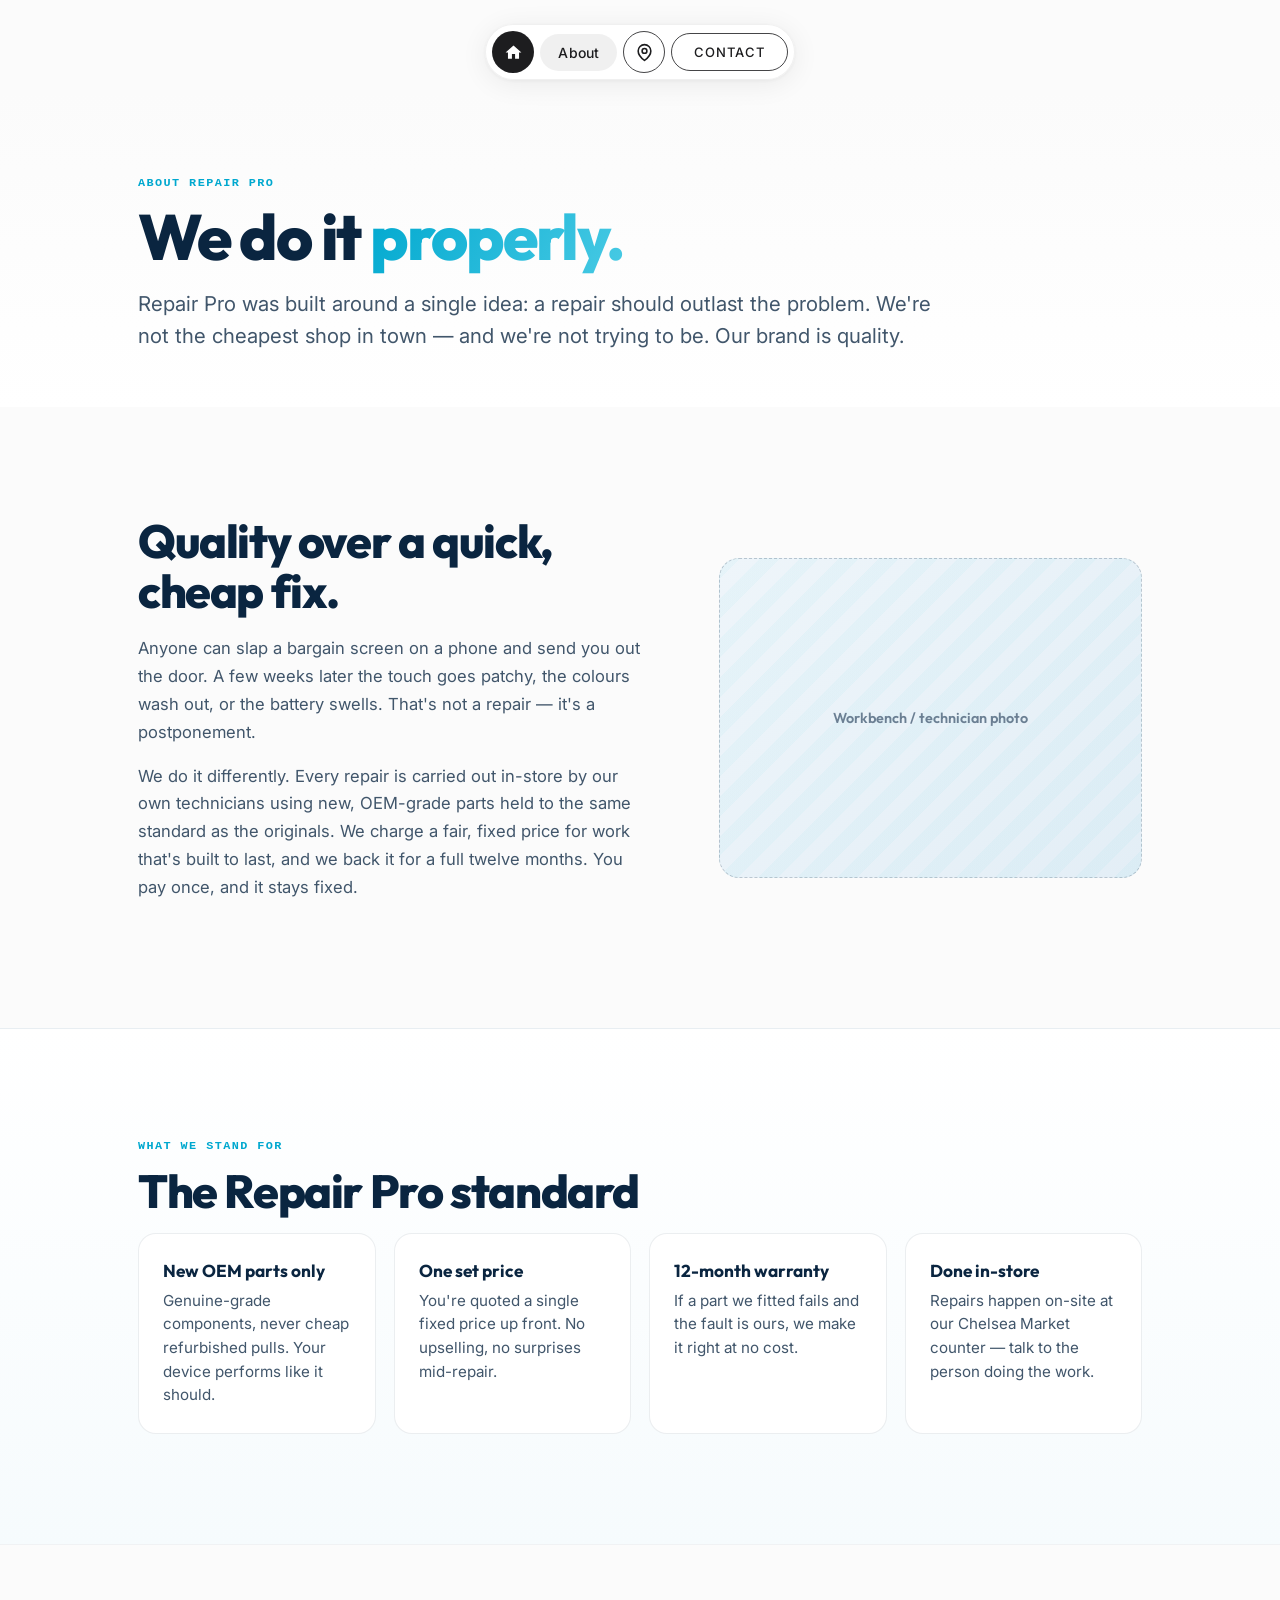
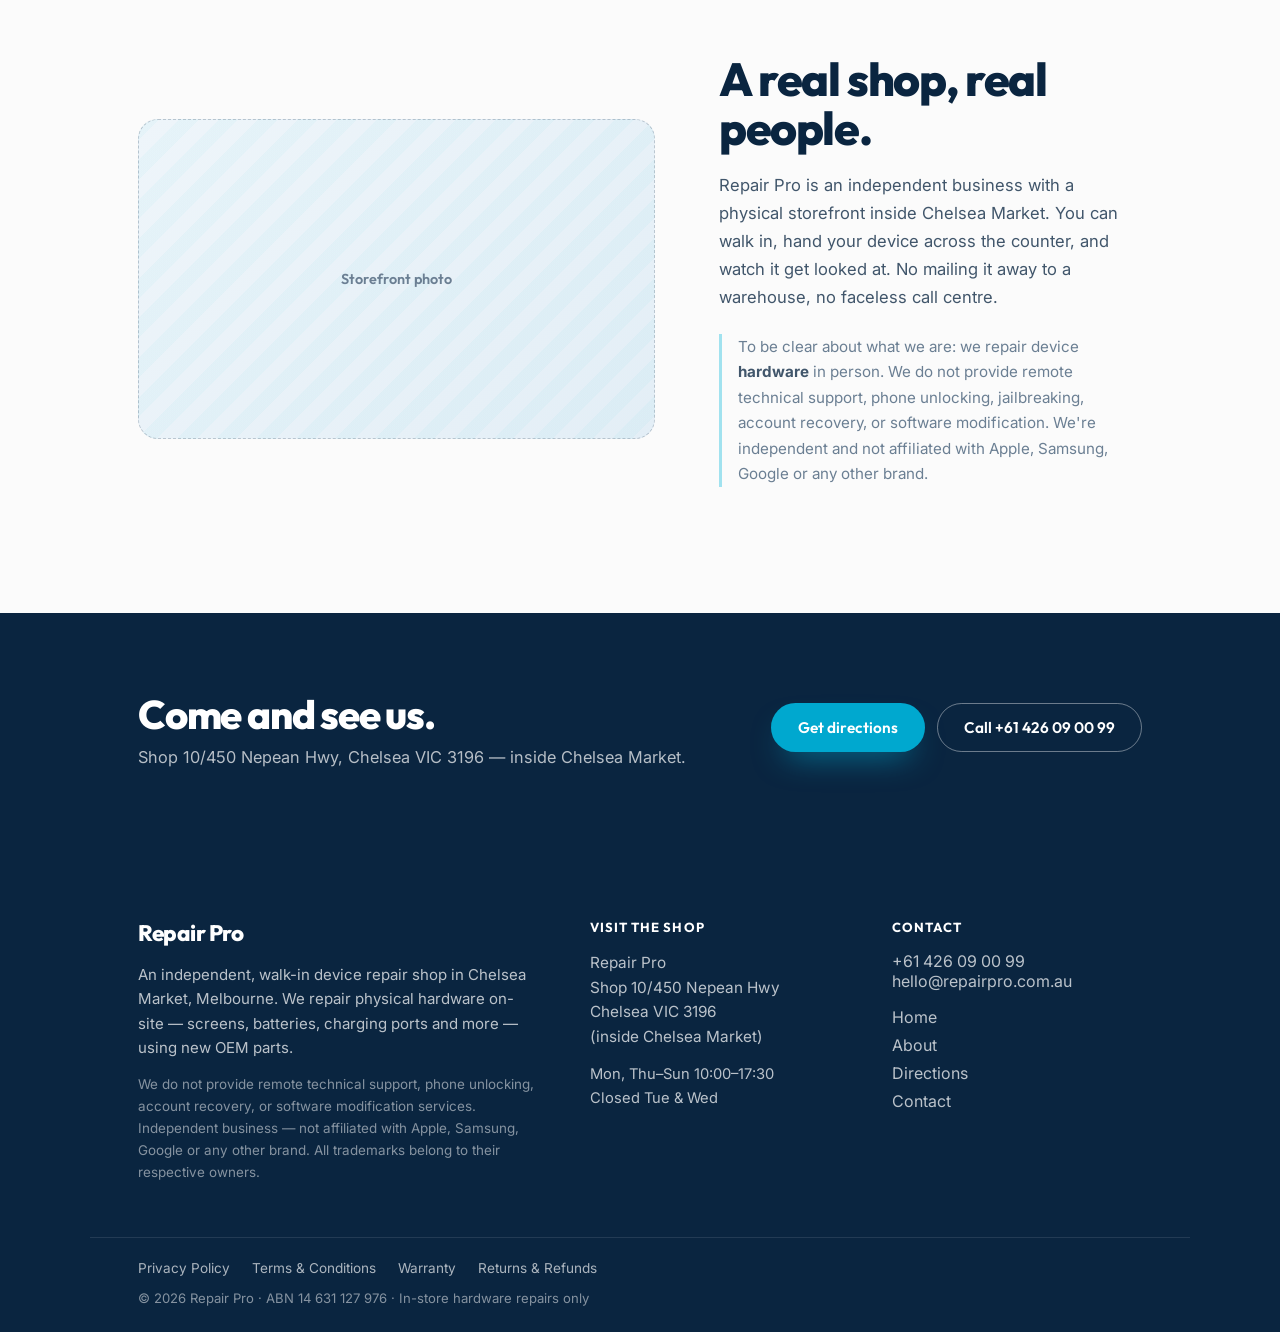
==== commit 6a4a1e50: "feat: real ABN (14 631 127 976) + link Google Business Profile - Replace ABN placeholder with the re" ====
--- a/about.html
+++ b/about.html
@@ -137,7 +137,7 @@
                 <a href="warranty.html">Warranty</a>
                 <a href="refunds.html">Returns &amp; Refunds</a>
             </nav>
-            <span>© 2026 Repair Pro · ABN&nbsp;00&nbsp;000&nbsp;000&nbsp;000 · In-store hardware repairs only</span>
+            <span>© 2026 Repair Pro · ABN&nbsp;14&nbsp;631&nbsp;127&nbsp;976 · In-store hardware repairs only</span>
         </div>
     </footer>
 </body>
--- a/styles.css
+++ b/styles.css
@@ -724,6 +724,19 @@
 }
 .hours li:last-child { border-bottom: none; }
 .map-card .btn { margin-top: 10px; }
+.map-google-link {
+  display: inline-flex;
+  align-items: center;
+  gap: 7px;
+  margin-top: 16px;
+  font-size: 0.9rem;
+  font-weight: 600;
+  color: var(--navy-soft);
+  text-decoration: none;
+  transition: color 0.18s ease;
+}
+.map-google-link svg { color: #f5a623; flex-shrink: 0; }
+.map-google-link:hover { color: var(--theme-deep); }
 
 /* ---------- Directions: nearby ---------- */
 .nearby-grid {
